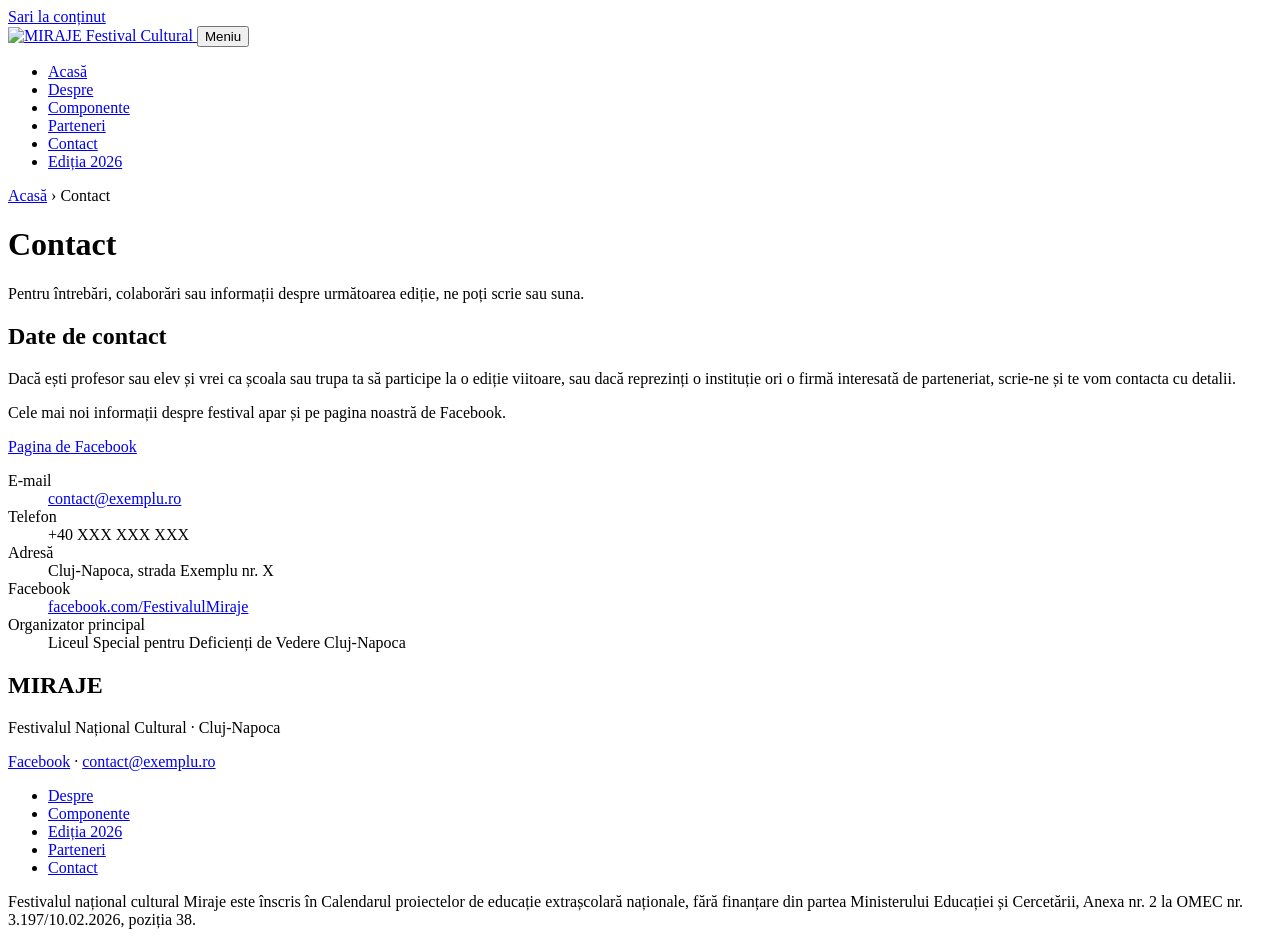
==== contact.html @ ade0bf30 "fisere sursa website" ====
<!DOCTYPE html>
<html lang="ro">
<head>
  <meta charset="utf-8">
  <meta name="viewport" content="width=device-width, initial-scale=1">
  <title>Contact – MIRAJE Festivalul Național Cultural</title>
  <meta name="description" content="Date de contact pentru festivalul MIRAJE din Cluj-Napoca: întrebări, colaborări, participarea școlilor și trupelor.">

  <!-- ACTUALIZARE LA LANSARE: șterge linia de mai jos ca site-ul să poată fi găsit în Google -->
  <meta name="robots" content="noindex, nofollow">

  <meta name="theme-color" content="#c8161d">
  <link rel="icon" href="img/favicon.svg" type="image/svg+xml">
  <script>document.documentElement.className += ' js';</script>
  <link rel="stylesheet" href="css/stil.css">
</head>
<body>

  <a class="sari-la-continut" href="#continut">Sari la conținut</a>

  <header class="antet">
    <div class="banda-cortina" aria-hidden="true"></div>
    <div class="container antet__interior">
      <a class="logo" href="index.html" aria-label="MIRAJE – Festival Cultural, pagina de acasă">
        <img src="img/logo-miraje.png" alt="MIRAJE Festival Cultural" width="560" height="145">
      </a>

      <button class="nav-buton" id="nav-buton" type="button" aria-expanded="false" aria-controls="nav-principal">Meniu</button>

      <nav class="nav" id="nav-principal" aria-label="Navigare principală">
        <ul>
          <li><a href="index.html">Acasă</a></li>
          <li><a href="index.html#despre">Despre</a></li>
          <li><a href="index.html#componente">Componente</a></li>
          <li><a href="parteneri.html">Parteneri</a></li>
          <li><a href="contact.html" aria-current="page">Contact</a></li>
          <li><a class="nav__accent" href="editii.html">Ediția 2026</a></li>
        </ul>
      </nav>
    </div>
  </header>

  <main id="continut">

    <div class="pagina-cap">
      <div class="container">
        <p class="migala"><a href="index.html">Acasă</a> › Contact</p>
        <h1>Contact</h1>
        <p class="intro-sectiune">Pentru întrebări, colaborări sau informații despre următoarea ediție, ne poți scrie sau suna.</p>
      </div>
    </div>

    <!-- ACTUALIZARE: înlocuiește datele generice de mai jos cu cele reale
         (și e-mailul din subsolul fiecărei pagini, și secțiunea „Contact” din index.html). -->
    <section class="sectiune" aria-labelledby="titlu-date">
      <div class="container contact">
        <div>
          <h2 class="titlu-sectiune" id="titlu-date">Date de contact</h2>
          <p>
            Dacă ești profesor sau elev și vrei ca școala sau trupa ta să participe la o ediție viitoare,
            sau dacă reprezinți o instituție ori o firmă interesată de parteneriat, scrie-ne și te vom
            contacta cu detalii.
          </p>
          <p>Cele mai noi informații despre festival apar și pe pagina noastră de Facebook.</p>
          <p><a class="buton" href="https://www.facebook.com/FestivalulMiraje/" rel="noopener">Pagina de Facebook</a></p>
        </div>

        <dl class="date-contact">
          <div><dt>E-mail</dt><dd><a href="mailto:contact@exemplu.ro">contact@exemplu.ro</a></dd></div>
          <!-- ACTUALIZARE: când ai numărul real, fă-l apelabil de pe telefon cu o legătură tel:, de exemplu
               <a href="tel:+40264000000">+40 264 000 000</a> (în href fără spații, cu prefixul +40) -->
          <div><dt>Telefon</dt><dd>+40 XXX XXX XXX</dd></div>
          <div><dt>Adresă</dt><dd>Cluj-Napoca, strada Exemplu nr. X</dd></div>
          <div><dt>Facebook</dt><dd><a href="https://www.facebook.com/FestivalulMiraje/" rel="noopener">facebook.com/FestivalulMiraje</a></dd></div>
          <div><dt>Organizator principal</dt><dd>Liceul Special pentru Deficienți de Vedere Cluj-Napoca</dd></div>
        </dl>
      </div>
    </section>

  </main>

  <footer class="subsol">
    <div class="banda-cortina" aria-hidden="true"></div>
    <div class="container subsol__interior">
      <div>
        <h2>MIRAJE</h2>
        <p>Festivalul Național Cultural · Cluj-Napoca</p>
        <p>
          <a href="https://www.facebook.com/FestivalulMiraje/" rel="noopener">Facebook</a> ·
          <a href="mailto:contact@exemplu.ro">contact@exemplu.ro</a>
        </p>
      </div>
      <nav aria-label="Navigare subsol">
        <ul class="subsol__nav">
          <li><a href="index.html#despre">Despre</a></li>
          <li><a href="index.html#componente">Componente</a></li>
          <li><a href="editii.html">Ediția 2026</a></li>
          <li><a href="parteneri.html">Parteneri</a></li>
          <li><a href="contact.html">Contact</a></li>
        </ul>
      </nav>
    </div>
    <div class="container subsol__mentiune">
      <p>
        Festivalul național cultural Miraje este înscris în Calendarul proiectelor de educație extrașcolară
        naționale, fără finanțare din partea Ministerului Educației și Cercetării, Anexa nr. 2 la OMEC
        nr. 3.197/10.02.2026, poziția 38.
      </p>
    </div>
  </footer>

  <script src="js/site.js" defer></script>
</body>
</html>
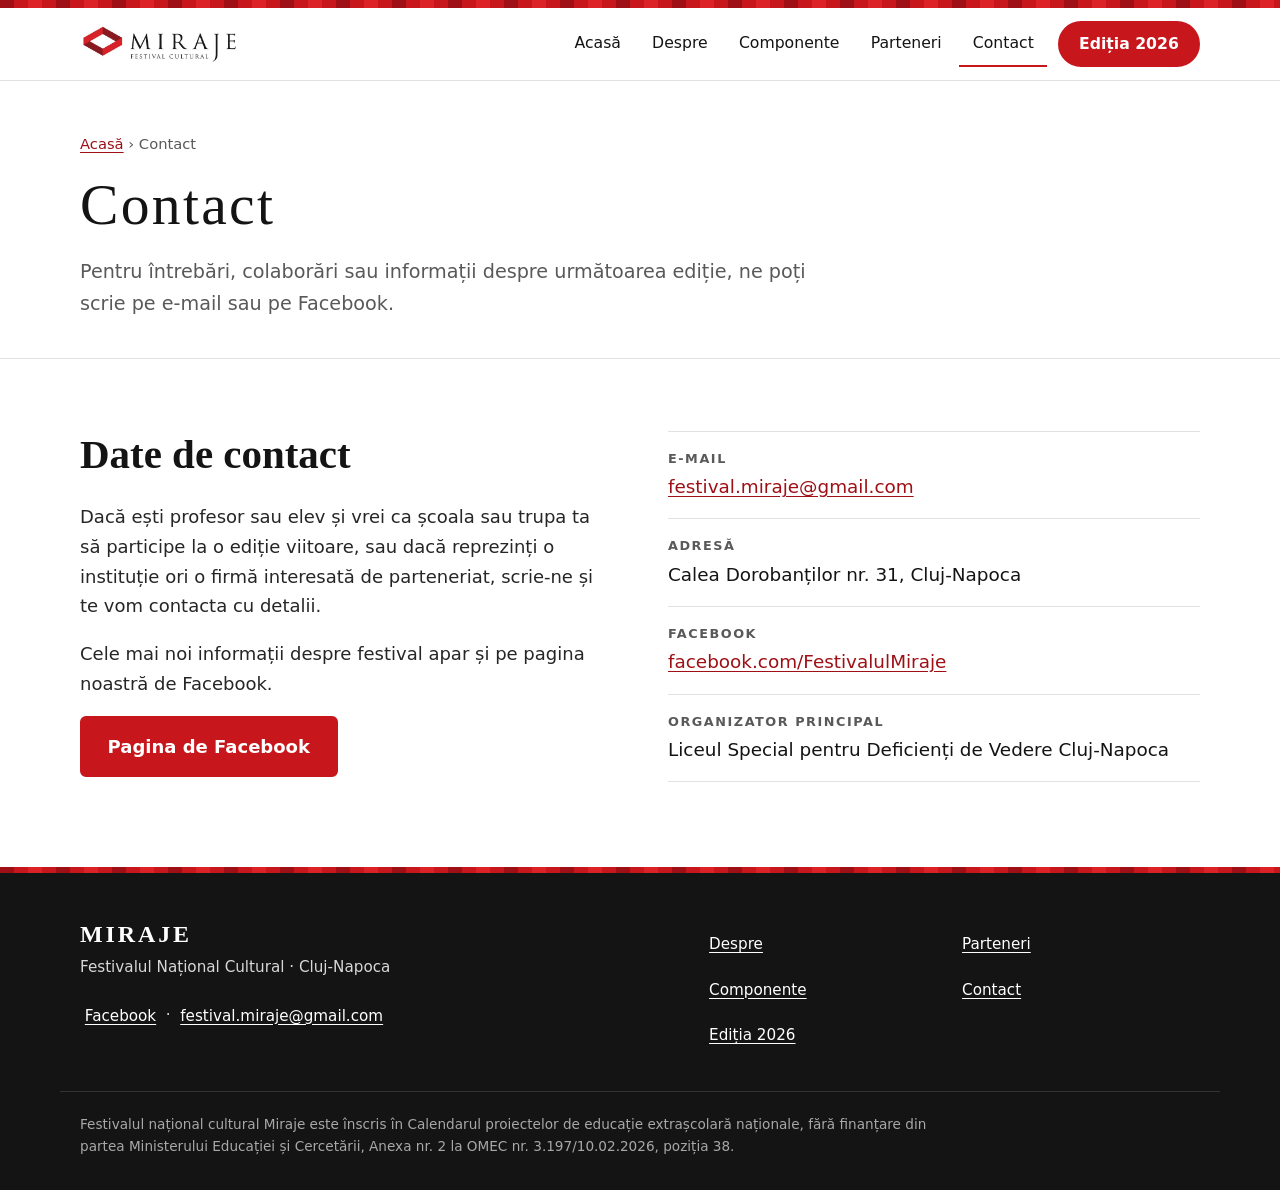
==== commit 17b8aaa6: "update date de contact site" ====
--- a/contact.html
+++ b/contact.html
@@ -46,12 +46,12 @@
       <div class="container">
         <p class="migala"><a href="index.html">Acasă</a> › Contact</p>
         <h1>Contact</h1>
-        <p class="intro-sectiune">Pentru întrebări, colaborări sau informații despre următoarea ediție, ne poți scrie sau suna.</p>
+        <p class="intro-sectiune">Pentru întrebări, colaborări sau informații despre următoarea ediție, ne poți scrie pe e-mail sau pe Facebook.</p>
       </div>
     </div>
 
-    <!-- ACTUALIZARE: înlocuiește datele generice de mai jos cu cele reale
-         (și e-mailul din subsolul fiecărei pagini, și secțiunea „Contact” din index.html). -->
+    <!-- ACTUALIZARE: dacă se schimbă e-mailul sau adresa, modifică-le aici, în secțiunea „Contact” din
+         index.html și în e-mailul din subsolul fiecărei pagini (caută festival.miraje@gmail.com). -->
     <section class="sectiune" aria-labelledby="titlu-date">
       <div class="container contact">
         <div>
@@ -66,11 +66,8 @@
         </div>
 
         <dl class="date-contact">
-          <div><dt>E-mail</dt><dd><a href="mailto:contact@exemplu.ro">contact@exemplu.ro</a></dd></div>
-          <!-- ACTUALIZARE: când ai numărul real, fă-l apelabil de pe telefon cu o legătură tel:, de exemplu
-               <a href="tel:+40264000000">+40 264 000 000</a> (în href fără spații, cu prefixul +40) -->
-          <div><dt>Telefon</dt><dd>+40 XXX XXX XXX</dd></div>
-          <div><dt>Adresă</dt><dd>Cluj-Napoca, strada Exemplu nr. X</dd></div>
+          <div><dt>E-mail</dt><dd><a href="mailto:festival.miraje@gmail.com">festival.miraje@gmail.com</a></dd></div>
+          <div><dt>Adresă</dt><dd>Calea Dorobanților nr. 31, Cluj-Napoca</dd></div>
           <div><dt>Facebook</dt><dd><a href="https://www.facebook.com/FestivalulMiraje/" rel="noopener">facebook.com/FestivalulMiraje</a></dd></div>
           <div><dt>Organizator principal</dt><dd>Liceul Special pentru Deficienți de Vedere Cluj-Napoca</dd></div>
         </dl>
@@ -87,7 +84,7 @@
         <p>Festivalul Național Cultural · Cluj-Napoca</p>
         <p>
           <a href="https://www.facebook.com/FestivalulMiraje/" rel="noopener">Facebook</a> ·
-          <a href="mailto:contact@exemplu.ro">contact@exemplu.ro</a>
+          <a href="mailto:festival.miraje@gmail.com">festival.miraje@gmail.com</a>
         </p>
       </div>
       <nav aria-label="Navigare subsol">
--- a/css/stil.css
+++ b/css/stil.css
@@ -0,0 +1,783 @@
+/* ==========================================================================
+   MIRAJE – Festivalul Național Cultural
+   Stiluri principale. Fundal alb, accente roșu și negru.
+   Toate culorile și dimensiunile principale sunt variabile în :root.
+   ========================================================================== */
+
+:root {
+  /* Culori (roșul de text e ales să treacă WCAG AA pe alb) */
+  --rosu: #c8161d;          /* butoane, accente mari */
+  --rosu-inchis: #9e1016;   /* hover, text roșu mic */
+  --rosu-logo: #dc2127;     /* doar decor (rombul) */
+  --negru: #141414;
+  --text: #262626;
+  --text-slab: #595959;     /* text secundar, contrast 7:1 pe alb */
+  --linie: #e6e1e1;
+  --fond-cald: #faf6f5;     /* fundal foarte discret pentru secțiuni alternate */
+  --alb: #ffffff;
+
+  /* Tipografie (fonturi de sistem; se pot înlocui ulterior cu fonturi proprii) */
+  --font-titlu: "Palatino Linotype", "Book Antiqua", Palatino, "Iowan Old Style", Georgia, serif;
+  --font-corp: system-ui, -apple-system, "Segoe UI", Roboto, "Helvetica Neue", Arial, sans-serif;
+
+  --latime: 1160px;
+  --raza: 6px;
+}
+
+/* ---------- Bază ---------- */
+*, *::before, *::after { box-sizing: border-box; }
+
+html {
+  scroll-behavior: smooth;
+  scroll-padding-top: 5.5rem;
+  -webkit-text-size-adjust: 100%;
+  text-size-adjust: 100%;
+  -webkit-tap-highlight-color: rgba(200, 22, 29, .15);
+}
+
+body {
+  margin: 0;
+  background: var(--alb);
+  color: var(--text);
+  font-family: var(--font-corp);
+  font-size: 1.125rem;   /* 18px: confortabil la citit */
+  line-height: 1.65;
+  -webkit-font-smoothing: antialiased;
+}
+
+img, svg { max-width: 100%; display: block; }
+
+h1, h2, h3 {
+  font-family: var(--font-titlu);
+  font-weight: 600;
+  color: var(--negru);
+  line-height: 1.15;
+  margin: 0 0 .6em;
+}
+
+p { margin: 0 0 1em; }
+
+a { color: var(--rosu-inchis); text-underline-offset: .18em; }
+a:hover { color: var(--rosu); }
+
+/* Focus vizibil pentru navigarea cu tastatura */
+:focus-visible {
+  outline: 3px solid var(--negru);
+  outline-offset: 3px;
+  border-radius: 2px;
+}
+
+.sari-la-continut {
+  position: absolute;
+  left: 1rem;
+  top: -4rem;
+  background: var(--negru);
+  color: var(--alb);
+  padding: .7rem 1.1rem;
+  z-index: 100;
+  border-radius: var(--raza);
+  text-decoration: none;
+}
+.sari-la-continut:focus { top: 1rem; color: var(--alb); }
+
+.container {
+  width: 100%;
+  max-width: var(--latime);
+  margin-inline: auto;
+  padding-inline: 1.25rem;
+}
+
+/* Text vizibil doar pentru cititoare de ecran */
+.doar-cititor {
+  position: absolute;
+  width: 1px; height: 1px;
+  margin: -1px; padding: 0;
+  overflow: hidden;
+  clip: rect(0 0 0 0);
+  white-space: nowrap;
+  border: 0;
+}
+
+/* ---------- Bandă cortină (decor discret) ---------- */
+.banda-cortina {
+  height: 8px;
+  background: repeating-linear-gradient(
+    90deg,
+    var(--rosu-inchis) 0 14px,
+    var(--rosu) 14px 28px,
+    var(--rosu-logo) 28px 42px,
+    var(--rosu) 42px 56px
+  );
+}
+
+/* ---------- Antet ---------- */
+.antet {
+  position: sticky;
+  top: 0;
+  z-index: 50;
+  background: rgba(255, 255, 255, .97);
+  border-bottom: 1px solid var(--linie);
+}
+
+.antet__interior {
+  display: flex;
+  align-items: center;
+  justify-content: space-between;
+  gap: 1rem;
+  min-height: 4.5rem;
+}
+
+.logo { display: block; line-height: 0; padding-block: .45rem; }   /* zonă de atingere ≥ 44px */
+.logo img { height: 2.6rem; width: auto; }
+
+.nav ul {
+  list-style: none;
+  margin: 0;
+  padding: 0;
+  display: flex;
+  gap: .25rem;
+}
+
+.nav a {
+  display: block;
+  padding: .55rem .85rem;
+  color: var(--negru);
+  text-decoration: none;
+  font-size: .98rem;
+  font-weight: 500;
+  border-bottom: 2px solid transparent;
+}
+.nav a:hover { color: var(--rosu-inchis); border-bottom-color: var(--rosu); }
+.nav a[aria-current="page"] { border-bottom-color: var(--rosu); }
+
+/* „Ediția 2026”: evidențiat ca buton în meniu */
+.nav a.nav__accent {
+  margin-left: .4rem;
+  padding: .5rem 1.2rem;
+  background: var(--rosu);
+  color: var(--alb);
+  font-weight: 700;
+  border: 2px solid var(--rosu);
+  border-radius: 99px;
+}
+.nav a.nav__accent:hover { background: var(--rosu-inchis); border-color: var(--rosu-inchis); color: var(--alb); }
+.nav a.nav__accent[aria-current="page"] { box-shadow: 0 0 0 2px var(--alb), 0 0 0 4px var(--rosu); }
+
+.nav-buton {
+  display: none;
+  background: none;
+  border: 1.5px solid var(--negru);
+  color: var(--negru);
+  font: inherit;
+  font-size: 1rem;
+  font-weight: 600;
+  min-height: 44px;           /* zonă de atingere recomandată */
+  min-width: 5.5rem;
+  padding: .45rem 1rem;
+  border-radius: var(--raza);
+  cursor: pointer;
+}
+
+/* Meniu restrâns pe ecrane mici (doar dacă JavaScript e activ) */
+@media (max-width: 860px) {
+  .js .nav-buton { display: inline-block; }
+  .js .nav {
+    display: none;
+    position: absolute;
+    left: 0; right: 0; top: 100%;
+    background: var(--alb);
+    border-bottom: 1px solid var(--linie);
+    box-shadow: 0 14px 24px rgba(0, 0, 0, .12);
+    padding: .25rem 1.25rem 1.25rem;
+    max-height: calc(100vh - 5rem);      /* meniul poate fi derulat pe ecrane scurte */
+    max-height: calc(100dvh - 5rem);
+    overflow-y: auto;
+    overscroll-behavior: contain;
+  }
+  .js .nav.deschis { display: block; }
+  .js .nav ul { flex-direction: column; gap: 0; }
+  .js .nav a {
+    padding: 1rem 0;                     /* ~56px înălțime: ușor de atins */
+    font-size: 1.1rem;
+    border-bottom: 1px solid var(--linie);
+  }
+  .js .nav a.nav__accent {
+    display: block;
+    margin: 1rem 0 0;
+    padding: .9rem 1.4rem;
+    text-align: center;
+    border: 2px solid var(--rosu);
+  }
+
+  /* Fără JavaScript: meniul se așază sub logo */
+  .antet__interior { flex-wrap: wrap; padding-block: .6rem; }
+  .nav ul { flex-wrap: wrap; }
+}
+
+/* ---------- Butoane ---------- */
+.buton {
+  display: inline-block;
+  padding: .85rem 1.6rem;
+  border-radius: var(--raza);
+  border: 2px solid var(--rosu);
+  background: var(--rosu);
+  color: var(--alb);
+  font-weight: 600;
+  text-decoration: none;
+  transition: background .15s, color .15s, border-color .15s;
+}
+.buton:hover { background: var(--rosu-inchis); border-color: var(--rosu-inchis); color: var(--alb); }
+
+.buton--contur { background: transparent; color: var(--rosu-inchis); }
+.buton--contur:hover { background: var(--rosu); color: var(--alb); border-color: var(--rosu); }
+
+/* ---------- Secțiuni ---------- */
+.sectiune { padding-block: 4.5rem; }
+.sectiune--cald { background: var(--fond-cald); }
+
+.supratitlu {
+  display: flex;
+  align-items: center;
+  gap: .6rem;
+  margin: 0 0 .8rem;
+  font-size: .85rem;
+  font-weight: 700;
+  letter-spacing: .16em;
+  text-transform: uppercase;
+  color: var(--rosu-inchis);
+}
+.supratitlu::before {   /* mic romb, ecou al siglei */
+  content: "";
+  width: .6rem; height: .6rem;
+  background: var(--rosu);
+  transform: rotate(45deg);
+  flex: none;
+}
+
+.titlu-sectiune {
+  font-size: clamp(1.9rem, 3.2vw, 2.6rem);
+  max-width: 24ch;
+}
+
+.intro-sectiune {
+  max-width: 62ch;
+  color: var(--text-slab);
+  font-size: 1.2rem;
+}
+
+/* ---------- Hero ---------- */
+.hero { padding-block: 4rem 4.5rem; }
+
+.hero__grila {
+  display: grid;
+  grid-template-columns: 1.15fr .85fr;
+  gap: 3rem;
+  align-items: center;
+}
+
+.hero__suprat {
+  font-size: .9rem;
+  font-weight: 700;
+  letter-spacing: .18em;
+  text-transform: uppercase;
+  color: var(--rosu-inchis);
+  margin-bottom: 1rem;
+}
+
+.hero h1 {
+  font-size: clamp(3.4rem, 9vw, 6.4rem);
+  letter-spacing: .14em;
+  font-weight: 500;
+  margin-bottom: .15em;
+}
+
+.hero__slogan {
+  font-family: var(--font-titlu);
+  font-style: italic;
+  font-size: clamp(1.5rem, 3vw, 2.1rem);
+  color: var(--rosu-inchis);
+  margin-bottom: 1.2rem;
+}
+
+.hero__text { max-width: 54ch; font-size: 1.2rem; }
+
+.hero__butoane { display: flex; flex-wrap: wrap; gap: .9rem; margin-top: 2rem; }
+
+/* Spațiu liber rezervat pentru o fotografie viitoare (momentan gol) */
+.hero__vizual {
+  min-height: 22rem;
+  border-radius: 12px;
+  object-fit: cover;
+}
+
+/* ---------- Cifre ---------- */
+.cifre {
+  list-style: none;
+  margin: 0;
+  padding: 0;
+  display: grid;
+  grid-template-columns: repeat(4, minmax(0, 1fr));
+  border-block: 1px solid var(--linie);
+}
+.cifre li {
+  padding: 1.8rem 1.25rem;
+  border-right: 1px solid var(--linie);
+  text-align: center;
+}
+.cifre li:last-child { border-right: 0; }
+.cifre strong {
+  display: block;
+  font-family: var(--font-titlu);
+  font-size: 2.2rem;
+  font-weight: 600;
+  color: var(--rosu-inchis);
+  line-height: 1.1;
+}
+.cifre span { font-size: .98rem; color: var(--text-slab); }
+
+/* ---------- Despre ---------- */
+.despre__grila {
+  display: grid;
+  grid-template-columns: 1fr 1.1fr;
+  gap: 3.5rem;
+  align-items: start;
+}
+
+.misiune { list-style: none; margin: 0; padding: 0; }
+.misiune li {
+  position: relative;
+  padding: 1.1rem 0 1.1rem 2.2rem;
+  border-bottom: 1px solid var(--linie);
+}
+.misiune li:first-child { border-top: 1px solid var(--linie); }
+.misiune li::before {
+  content: "";
+  position: absolute;
+  left: .35rem; top: 1.75rem;
+  width: .65rem; height: .65rem;
+  background: var(--rosu);
+  transform: rotate(45deg);
+}
+.misiune strong { color: var(--negru); }
+
+.citat {
+  margin: 2.2rem 0 0;
+  padding: 1.4rem 1.6rem;
+  border-left: 4px solid var(--rosu);
+  background: var(--fond-cald);
+  font-family: var(--font-titlu);
+  font-size: 1.5rem;
+  line-height: 1.3;
+  color: var(--negru);
+}
+
+/* ---------- Ce îl face diferit ---------- */
+.diferit {
+  display: grid;
+  grid-template-columns: repeat(3, 1fr);
+  gap: 1.5rem;
+  margin-top: 2.5rem;
+}
+.diferit article {
+  padding: 1.6rem;
+  background: var(--alb);
+  border: 1px solid var(--linie);
+  border-top: 3px solid var(--rosu);
+  border-radius: var(--raza);
+}
+.diferit h3 { font-size: 1.3rem; }
+.diferit p { margin: 0; color: var(--text-slab); }
+
+/* ---------- Componente ---------- */
+.carduri {
+  list-style: none;
+  margin: 2.5rem 0 0;
+  padding: 0;
+  display: grid;
+  grid-template-columns: repeat(3, 1fr);
+  gap: 1.5rem;
+}
+.card {
+  display: flex;
+  flex-direction: column;
+  height: 100%;
+  padding: 1.7rem;
+  background: var(--alb);
+  border: 1px solid var(--linie);
+  border-radius: var(--raza);
+  transition: border-color .15s, box-shadow .15s;
+}
+/* Efectul de hover doar pe dispozitive cu mouse (pe telefon rămâne „lipit” după atingere) */
+@media (hover: hover) {
+  .card:hover { border-color: var(--rosu); box-shadow: 0 6px 22px rgba(0, 0, 0, .07); }
+}
+
+.card__eticheta {
+  align-self: flex-start;
+  margin-bottom: 1rem;
+  padding: .2rem .7rem;
+  border: 1px solid var(--rosu);
+  border-radius: 99px;
+  font-size: .78rem;
+  font-weight: 700;
+  letter-spacing: .1em;
+  text-transform: uppercase;
+  color: var(--rosu-inchis);
+}
+.card h3 { font-size: 1.45rem; }
+.card p { margin: 0; color: var(--text-slab); }
+
+/* Locul pentru imagini viitoare (se activează când avem fotografii) */
+.card__imagine {
+  aspect-ratio: 16 / 10;
+  margin: -1.7rem -1.7rem 1.4rem;
+  object-fit: cover;
+  width: calc(100% + 3.4rem);
+  max-width: none;
+  border-radius: var(--raza) var(--raza) 0 0;
+}
+
+/* ---------- Ediția 2026 ---------- */
+.program {
+  list-style: none;
+  margin: 2.5rem 0 0;
+  padding: 0;
+  border-top: 2px solid var(--negru);
+}
+.program li {
+  display: grid;
+  grid-template-columns: 8.5rem 1fr;
+  gap: 1.5rem;
+  padding: 1.5rem 0;
+  border-bottom: 1px solid var(--linie);
+  align-items: start;
+}
+.program__data {
+  font-family: var(--font-titlu);
+  line-height: 1;
+  color: var(--rosu-inchis);
+}
+.program__data strong { display: block; font-size: 2.6rem; font-weight: 600; }
+.program__data span {
+  display: block;
+  margin-top: .3rem;
+  font-family: var(--font-corp);
+  font-size: .8rem;
+  font-weight: 700;
+  letter-spacing: .14em;
+  text-transform: uppercase;
+}
+.program h3 { font-size: 1.45rem; margin-bottom: .3rem; }
+.program p { margin: 0; color: var(--text-slab); }
+.program__detalii { font-size: .98rem; }
+.program__detalii b { color: var(--negru); font-weight: 600; }
+
+.nota-editie {
+  margin-top: 1.8rem;
+  display: flex;
+  flex-wrap: wrap;
+  gap: 1rem 2rem;
+  align-items: center;
+  justify-content: space-between;
+}
+.nota-editie p { margin: 0; color: var(--text-slab); max-width: 60ch; }
+
+/* ---------- Organizatori și parteneri ---------- */
+.organizatori {
+  display: grid;
+  grid-template-columns: repeat(auto-fit, minmax(200px, 1fr));
+  gap: 1.5rem;
+  margin: 2.5rem 0 2rem;
+  padding: 0;
+  list-style: none;
+}
+.organizatori li {
+  padding: 1.4rem 1.5rem;
+  border: 1px solid var(--linie);
+  border-left: 4px solid var(--rosu);
+  border-radius: var(--raza);
+  font-family: var(--font-titlu);
+  font-size: 1.25rem;
+  line-height: 1.3;
+  color: var(--negru);
+  background: var(--alb);
+}
+.organizatori small {
+  display: block;
+  margin-bottom: .3rem;
+  font-family: var(--font-corp);
+  font-size: .78rem;
+  font-weight: 700;
+  letter-spacing: .12em;
+  text-transform: uppercase;
+  color: var(--text-slab);
+}
+
+.parteneri-lista { color: var(--text-slab); max-width: 80ch; }
+.parteneri-lista strong { color: var(--negru); }
+
+/* ---------- Contact ---------- */
+.contact {
+  display: grid;
+  grid-template-columns: 1fr 1fr;
+  gap: 3.5rem;
+  align-items: start;
+}
+.date-contact { margin: 0; }
+.date-contact div { padding: 1rem 0; border-bottom: 1px solid var(--linie); }
+.date-contact div:first-child { border-top: 1px solid var(--linie); }
+.date-contact dt {
+  font-size: .8rem;
+  font-weight: 700;
+  letter-spacing: .12em;
+  text-transform: uppercase;
+  color: var(--text-slab);
+}
+.date-contact dd { margin: .2rem 0 0; font-size: 1.15rem; color: var(--negru); }
+
+/* ---------- Pagini interioare ---------- */
+.pagina-cap {
+  padding-block: 3.2rem 2.4rem;
+  border-bottom: 1px solid var(--linie);
+}
+.pagina-cap h1 {
+  font-size: clamp(2.4rem, 5vw, 3.6rem);
+  letter-spacing: .04em;
+  font-weight: 500;
+  margin-bottom: .3em;
+}
+.pagina-cap .intro-sectiune { margin: 0; }
+
+.migala {
+  margin: 0 0 1rem;
+  font-size: .92rem;
+  color: var(--text-slab);
+}
+
+.subtitlu {
+  font-size: 1.5rem;
+  margin: 3rem 0 1rem;
+}
+.subtitlu:first-child { margin-top: 0; }
+
+.lista-mare {
+  list-style: none;
+  margin: 0 0 1rem;
+  padding: 0;
+  columns: 2;
+  column-gap: 3rem;
+}
+.lista-mare li {
+  position: relative;
+  break-inside: avoid;
+  padding: .55rem 0 .55rem 1.6rem;
+  border-bottom: 1px solid var(--linie);
+}
+.lista-mare li::before {
+  content: "";
+  position: absolute;
+  left: .2rem; top: 1.1rem;
+  width: .5rem; height: .5rem;
+  background: var(--rosu);
+  transform: rotate(45deg);
+}
+
+.program .program__extra { margin-top: .7rem; font-size: 1rem; }
+.program .program__extra b { color: var(--negru); font-weight: 600; }
+
+.casuta {
+  margin-top: 2.5rem;
+  padding: 1.4rem 1.6rem;
+  border-left: 4px solid var(--rosu);
+  background: var(--fond-cald);
+}
+.casuta p { margin: 0; }
+.casuta p + p { margin-top: .7rem; }
+
+@media (max-width: 620px) {
+  .lista-mare { columns: 1; }
+}
+
+/* ---------- Subsol ---------- */
+.subsol {
+  background: var(--negru);
+  color: #d8d8d8;
+  font-size: .95rem;
+}
+.subsol .banda-cortina { height: 6px; }
+.subsol__interior {
+  display: grid;
+  grid-template-columns: 1.2fr 1fr;
+  gap: 2.5rem;
+  padding-block: 3rem 2rem;
+}
+.subsol h2 {
+  font-family: var(--font-titlu);
+  color: var(--alb);
+  font-size: 1.5rem;
+  letter-spacing: .12em;
+  margin-bottom: .4rem;
+}
+.subsol p { margin: 0 0 .8rem; }
+.subsol a { color: var(--alb); }
+.subsol a:hover { color: #ffb3b6; }
+.subsol__nav { list-style: none; margin: 0; padding: 0; columns: 2; }
+.subsol__nav li { margin-bottom: .5rem; }
+.subsol__mentiune {
+  border-top: 1px solid #333;
+  padding-block: 1.3rem 2rem;
+  font-size: .85rem;
+  color: #a8a8a8;
+}
+.subsol__mentiune p { margin: 0; max-width: 100ch; }
+
+/* ---------- Ecrane medii și mici ---------- */
+@media (max-width: 980px) {
+  .hero__grila, .despre__grila, .contact { grid-template-columns: 1fr; gap: 2.2rem; }
+  .hero__vizual { display: none; }   /* pe ecrane înguste nu rezervăm spațiu gol */
+  .carduri { grid-template-columns: repeat(2, minmax(0, 1fr)); }
+  .diferit { gap: 1rem; }                       /* pe tabletă rămân 3 coloane */
+  .diferit article { padding: 1.3rem; }
+  .diferit h3 { font-size: 1.2rem; }
+  .cifre { grid-template-columns: repeat(2, minmax(0, 1fr)); }
+  .cifre li:nth-child(2) { border-right: 0; }
+  .cifre li:nth-child(-n+2) { border-bottom: 1px solid var(--linie); }
+  .subsol__interior { grid-template-columns: 1fr; }
+}
+
+/* ---------- Telefon ---------- */
+@media (max-width: 620px) {
+  body { font-size: 1.05rem; }
+  .sectiune { padding-block: 3.2rem; }
+  .hero { padding-block: 2.2rem 3rem; }
+  .antet__interior { min-height: 4rem; }
+  .logo img { height: 2.2rem; }
+
+  /* Butoanele din hero și din note: pe toată lățimea, ușor de atins */
+  .hero__butoane { flex-direction: column; }
+  .hero__butoane .buton,
+  .nota-editie .buton { display: block; width: 100%; text-align: center; padding-block: 1rem; }
+
+  .cifre li { padding: 1.2rem .6rem; }
+  .cifre strong { font-size: 1.5rem; }
+  .cifre span { font-size: .9rem; }
+
+  .citat { font-size: 1.25rem; padding: 1.1rem 1.2rem; }
+  .casuta { padding: 1.1rem 1.2rem; }
+  .pagina-cap { padding-block: 2rem 1.6rem; }
+
+  .program li { grid-template-columns: 1fr; gap: .6rem; }
+  .program__data strong { display: inline; font-size: 2rem; margin-right: .5rem; }
+  .program__data span { display: inline; }
+  .subsol__nav { columns: 1; }
+
+  /* ----- Carusel orizontal: „Ce îl face diferit” și „Componentele festivalului” -----
+     Pe telefon cardurile stau pe un singur rând, care se derulează cu degetul.
+     Fiecare card „se așază” (snap) la marginea din stânga; următorul se vede parțial,
+     ca să fie clar că se poate glisa. */
+  .carusel {
+    margin: 2rem -1.25rem 0;              /* iese din chenarul paginii, până la marginea ecranului */
+    overflow-x: auto;
+    scroll-snap-type: x mandatory;
+    scroll-padding-inline: 1.25rem;
+    overscroll-behavior-x: contain;       /* nu „trage” pagina în lateral când ajungi la capăt */
+    -webkit-overflow-scrolling: touch;
+    scrollbar-width: none;
+  }
+  .carusel::-webkit-scrollbar { display: none; }
+
+  .carusel > .diferit,
+  .carusel > .carduri {
+    position: relative;
+    display: flex;
+    width: max-content;
+    gap: 1rem;
+    margin: 0;
+    padding: .25rem 1.25rem .6rem;
+  }
+  .carusel > .diferit > article,
+  .carusel > .carduri > li {
+    flex: 0 0 min(82vw, 19rem);
+    scroll-snap-align: start;
+  }
+  .carusel > .carduri > li { display: flex; }
+  .carusel .card { height: auto; flex: 1 1 auto; }
+
+  .carusel + .carusel__controale {
+    display: flex;
+    align-items: center;
+    justify-content: center;
+    gap: 1.2rem;
+    margin-top: .6rem;
+  }
+}
+
+/* Comenzile carusel-ului (adăugate de js/site.js) sunt ascunse în afara modului telefon */
+.carusel__controale { display: none; }
+
+.carusel__buton {
+  display: grid;
+  place-items: center;
+  width: 48px;
+  height: 48px;
+  padding: 0;
+  border: 2px solid var(--rosu);
+  border-radius: 50%;
+  background: var(--alb);
+  color: var(--rosu-inchis);
+  cursor: pointer;
+}
+.carusel__buton svg { width: 22px; height: 22px; }
+.carusel__buton:disabled { opacity: .35; border-color: var(--linie); color: var(--text-slab); cursor: default; }
+.carusel__contor {
+  min-width: 4.5rem;
+  text-align: center;
+  font-weight: 700;
+  color: var(--negru);
+  font-variant-numeric: tabular-nums;
+}
+
+/* ---------- Buton „Înapoi sus” (adăugat de js/site.js, doar pe telefon și tabletă) ---------- */
+.sus {
+  display: none;
+  position: fixed;
+  right: 1rem;
+  bottom: calc(1rem + env(safe-area-inset-bottom, 0px));
+  z-index: 40;
+  width: 48px;
+  height: 48px;
+  padding: 0;
+  place-items: center;
+  border: 0;
+  border-radius: 50%;
+  background: var(--rosu);
+  color: var(--alb);
+  box-shadow: 0 4px 14px rgba(0, 0, 0, .28);
+  cursor: pointer;
+  opacity: 0;
+  visibility: hidden;
+  transition: opacity .2s, visibility .2s;
+}
+.sus svg { width: 22px; height: 22px; }
+@media (max-width: 980px) {
+  .sus { display: grid; }
+  .sus.vizibil { opacity: 1; visibility: visible; }
+}
+
+/* ---------- Zone de atingere în subsol ---------- */
+.subsol__nav li { margin-bottom: 0; }
+.subsol__nav a { display: block; padding: .65rem 0; }   /* tot rândul se poate atinge */
+.subsol p a { display: inline-block; padding: .65rem .3rem; }
+
+/* ---------- Telefon în orientare orizontală (ecran puțin înalt) ---------- */
+@media (max-height: 500px) and (orientation: landscape) {
+  .antet { position: static; }          /* antetul nu mai ocupă din ecranul scurt */
+  html { scroll-padding-top: 1rem; }
+  .sus { bottom: 1rem; }
+}
+
+/* Respectă preferința de mișcare redusă */
+@media (prefers-reduced-motion: reduce) {
+  html { scroll-behavior: auto; }
+  * { transition: none !important; }
+}
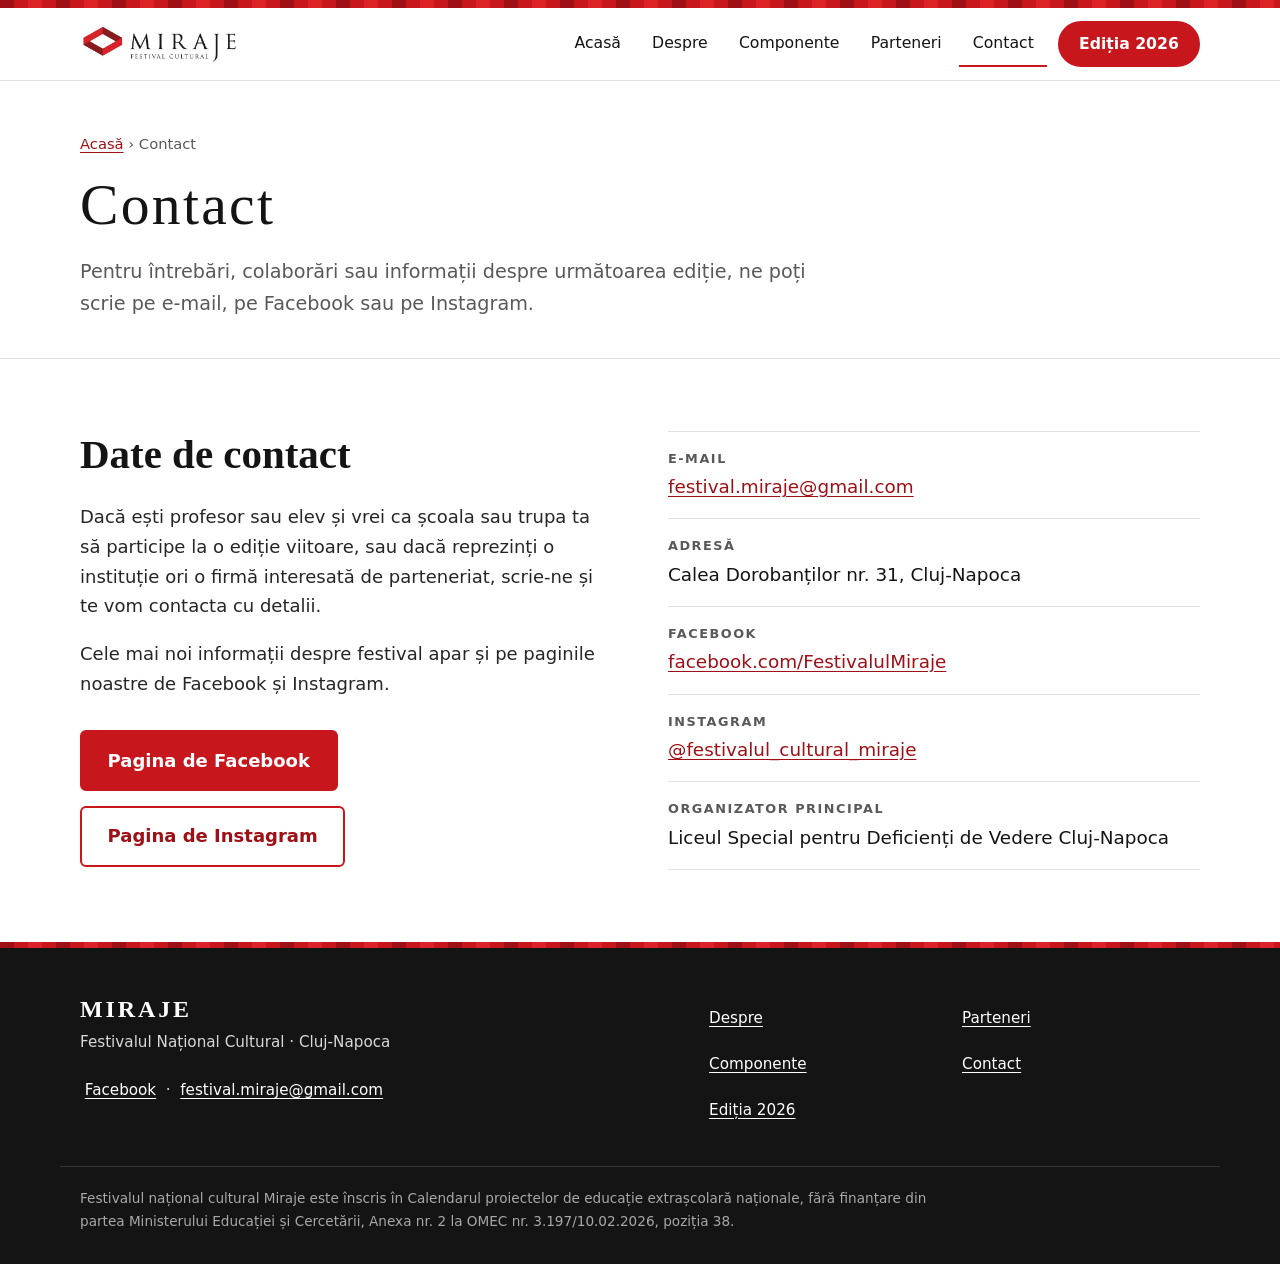
==== commit e1c59ae4: "am adaugat pagina de instagram" ====
--- a/contact.html
+++ b/contact.html
@@ -46,7 +46,7 @@
       <div class="container">
         <p class="migala"><a href="index.html">Acasă</a> › Contact</p>
         <h1>Contact</h1>
-        <p class="intro-sectiune">Pentru întrebări, colaborări sau informații despre următoarea ediție, ne poți scrie pe e-mail sau pe Facebook.</p>
+        <p class="intro-sectiune">Pentru întrebări, colaborări sau informații despre următoarea ediție, ne poți scrie pe e-mail, pe Facebook sau pe Instagram.</p>
       </div>
     </div>
 
@@ -61,14 +61,18 @@
             sau dacă reprezinți o instituție ori o firmă interesată de parteneriat, scrie-ne și te vom
             contacta cu detalii.
           </p>
-          <p>Cele mai noi informații despre festival apar și pe pagina noastră de Facebook.</p>
-          <p><a class="buton" href="https://www.facebook.com/FestivalulMiraje/" rel="noopener">Pagina de Facebook</a></p>
+          <p>Cele mai noi informații despre festival apar și pe paginile noastre de Facebook și Instagram.</p>
+          <div class="hero__butoane">
+            <a class="buton" href="https://www.facebook.com/FestivalulMiraje/" rel="noopener">Pagina de Facebook</a>
+            <a class="buton buton--contur" href="https://www.instagram.com/festivalul_cultural_miraje/" rel="noopener">Pagina de Instagram</a>
+          </div>
         </div>
 
         <dl class="date-contact">
           <div><dt>E-mail</dt><dd><a href="mailto:festival.miraje@gmail.com">festival.miraje@gmail.com</a></dd></div>
           <div><dt>Adresă</dt><dd>Calea Dorobanților nr. 31, Cluj-Napoca</dd></div>
           <div><dt>Facebook</dt><dd><a href="https://www.facebook.com/FestivalulMiraje/" rel="noopener">facebook.com/FestivalulMiraje</a></dd></div>
+          <div><dt>Instagram</dt><dd><a href="https://www.instagram.com/festivalul_cultural_miraje/" rel="noopener">@festivalul_cultural_miraje</a></dd></div>
           <div><dt>Organizator principal</dt><dd>Liceul Special pentru Deficienți de Vedere Cluj-Napoca</dd></div>
         </dl>
       </div>
